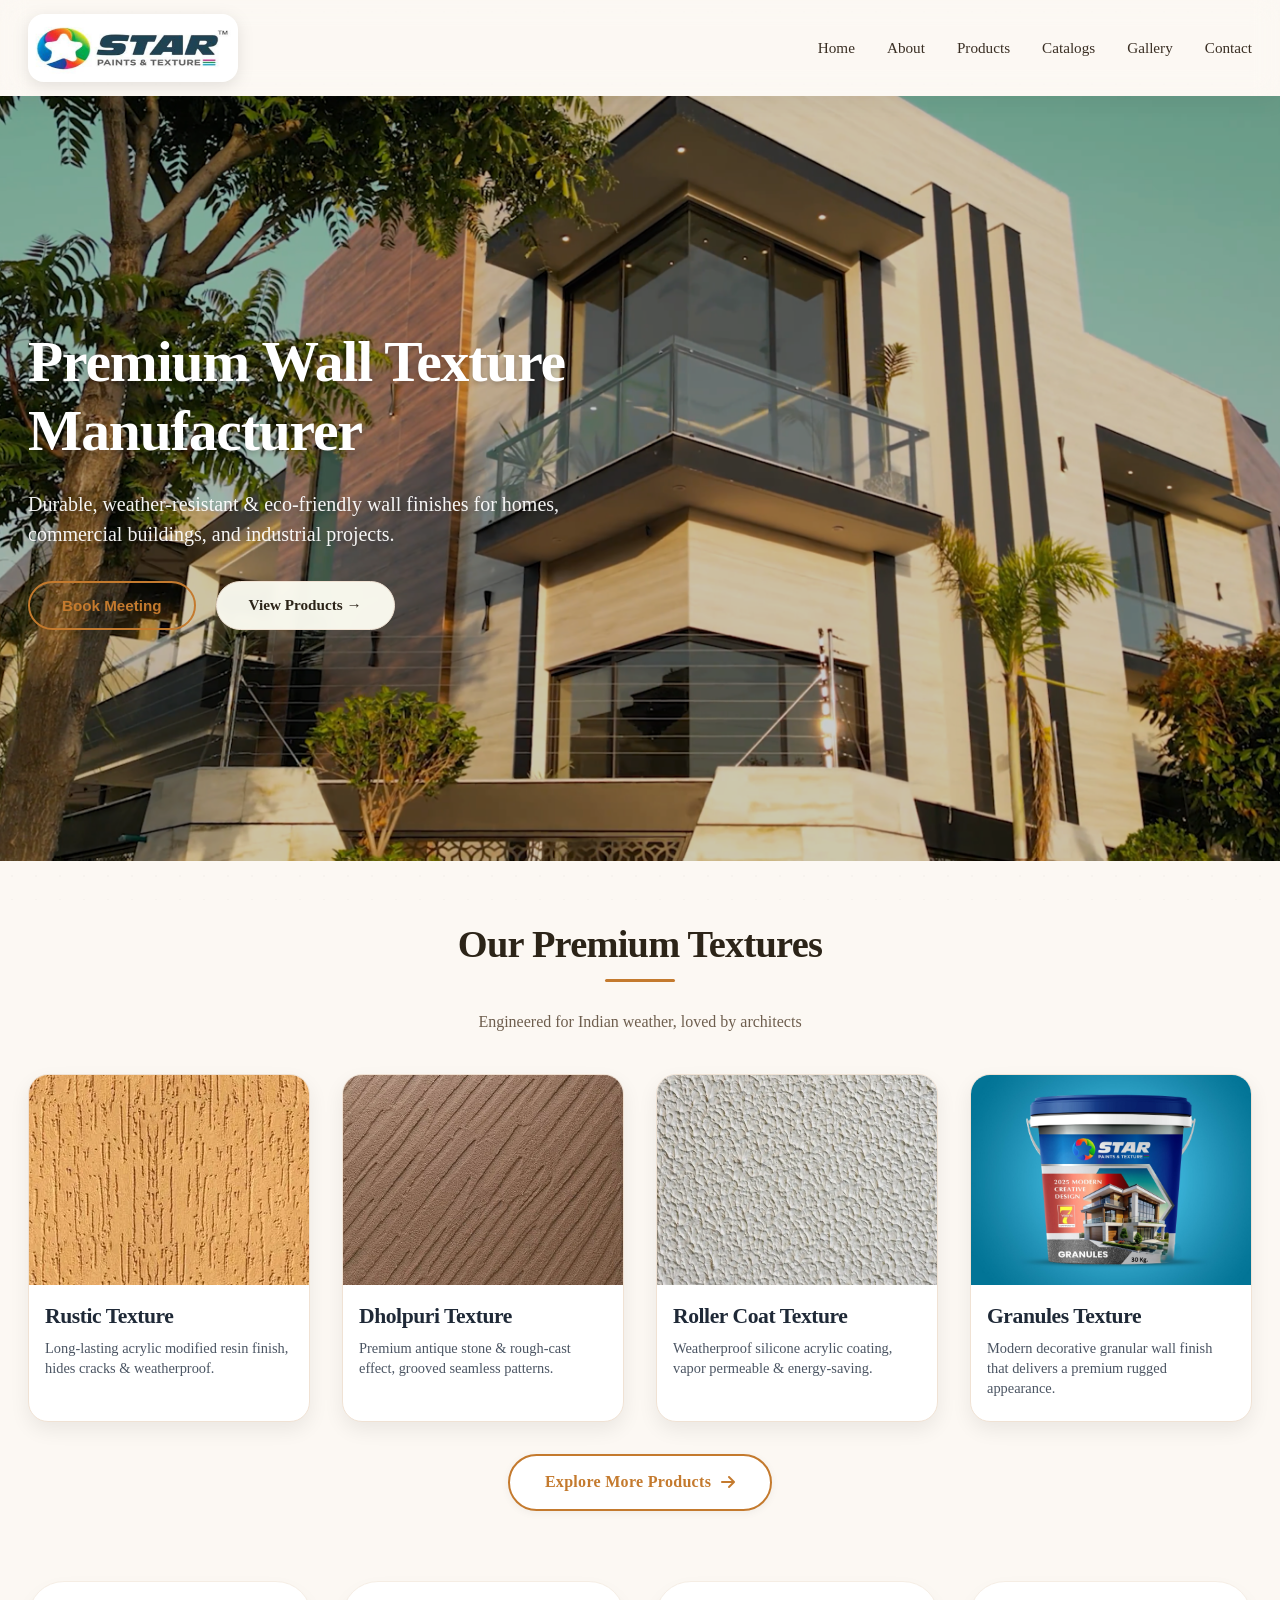
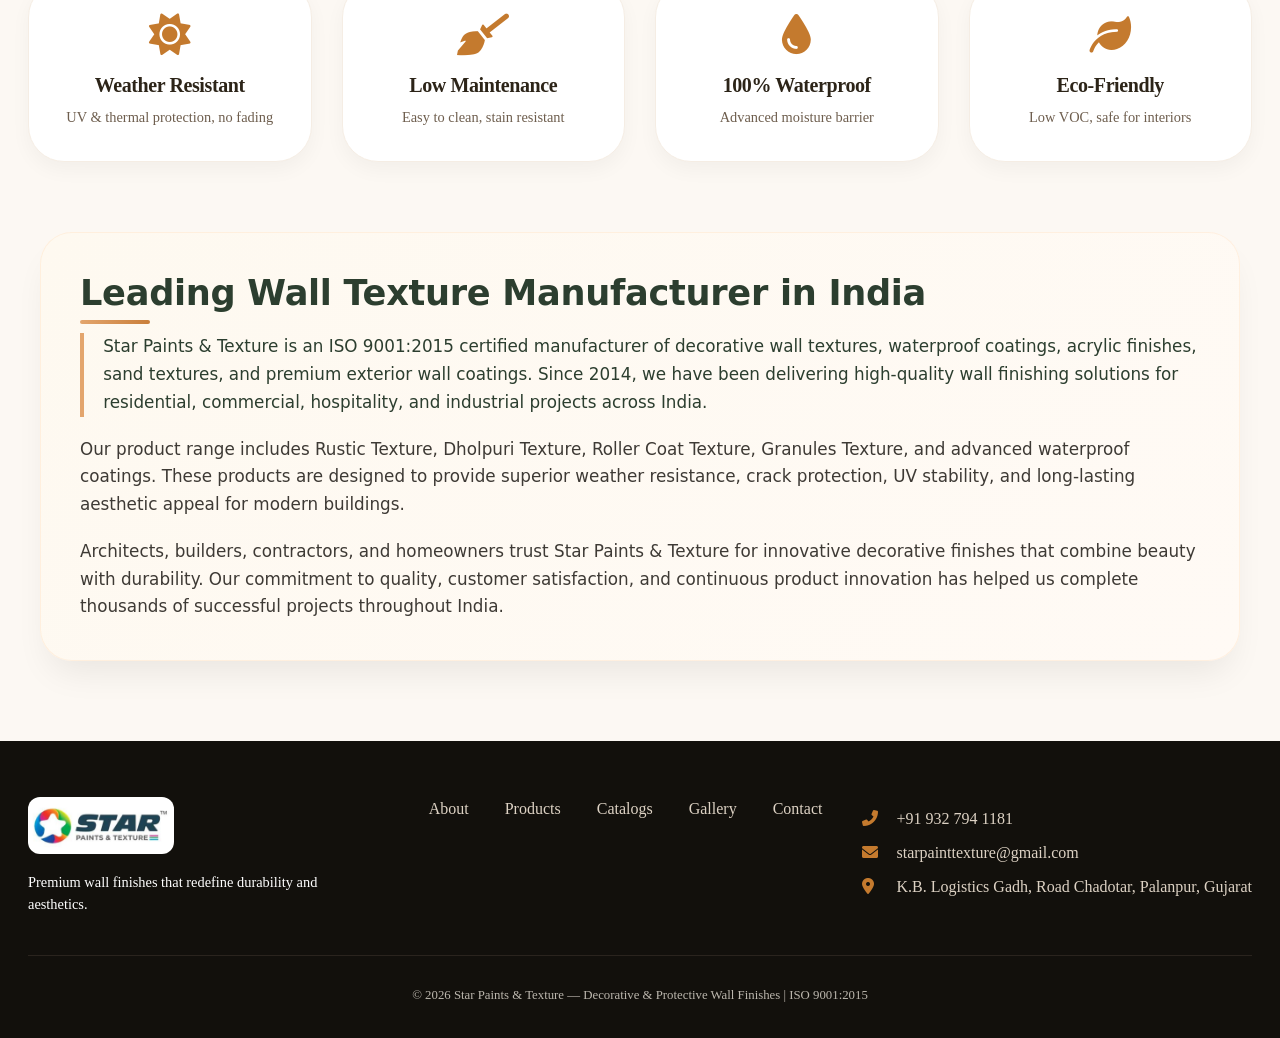
==== index.html @ 55f8a494 "Website updates" ====
<!DOCTYPE html>
<head>
    <meta charset="UTF-8">
    <meta name="viewport" content="width=device-width, initial-scale=1.0, viewport-fit=cover">
    <title>Star Paints & Texture | India's No.1 Premium Wall Texture Manufacturer | ISO 9001:2015</title>
    <meta name="description" content="Star Paints & Texture – ISO 9001:2015 certified premium wall texture manufacturer in India. Waterproof coatings, designer finishes, acrylic textures, and decorative plasters. 1500+ projects since 2014.">

    <meta name="keywords" content="wall texture manufacturer, decorative wall finishes, waterproof coatings, texture paint India">
    <meta name="author" content="Star Paints & Texture">
    <meta name="robots" content="index, follow, max-snippet:-1, max-image-preview:large">
    <meta name="revisit-after" content="7 days">
    <meta name="geo.region" content="IN-GJ">
    <meta name="geo.placename" content="Ahmedabad, Gujarat">
    <meta name="geo.position" content="23.0225;72.5714">
    <meta name="ICBM" content="23.0225, 72.5714">
    <meta name="language" content="English">
    <link rel="canonical" href="https://www.starpaintsandtexture.in/">
    <link rel="alternate" hreflang="en" href="https://www.starpaintsandtexture.in/">
    <link rel="alternate" hreflang="x-default" href="https://www.starpaintsandtexture.in/">

    <!-- Open Graph / Facebook -->
    <meta property="og:type" content="website">
    <meta property="og:image:width" content="1200">
    <meta property="og:image:height" content="630">
    <meta property="og:url" content="https://www.starpaintsandtexture.in/">
    <meta property="og:title" content="Star Paints & Texture | Premium Wall Texture Manufacturer India">
    <meta property="og:description" content="India's trusted ISO 9001:2015 certified manufacturer of premium wall textures, waterproof coatings & decorative finishes. Get free consultation & samples.">
    <meta property="og:image" content="https://www.starpaintsandtexture.in/img/poster.png">
    <meta property="og:image:alt" content="Star Paints & Texture - Premium Wall Texture Collection Showcase">
    <meta property="og:site_name" content="Star Paints & Texture">
    <meta property="og:locale" content="en_IN">

    <!-- Twitter Card -->
    <meta name="twitter:card" content="summary_large_image">
    <meta name="twitter:title" content="Star Paints & Texture | India's Leading Wall Texture Manufacturer">
    <meta name="twitter:description" content="Premium wall textures, waterproof coatings & decorative finishes. ISO certified, made in India. Request a quote!">
    <meta name="twitter:image" content="https://www.starpaintsandtexture.in/img/poster.png">

    <!-- Theme Color & Icons -->
    <meta name="theme-color" content="#c47a2e">
    <link rel="icon" type="image/svg+xml" href="img/favicon.svg">
    <link rel="apple-touch-icon" href="img/favicon.svg">

    <!-- Preconnect & Performance -->
    <link rel="preconnect" href="https://fonts.googleapis.com">
    <link rel="preconnect" href="https://fonts.gstatic.com" crossorigin>
    <link rel="preconnect" href="https://cdnjs.cloudflare.com">
    <link href="https://fonts.googleapis.com/css2?family=Inter:opsz,wght@14..32,300;400;500;600;700;800&display=swap" rel="stylesheet">
    <link rel="stylesheet" href="https://cdnjs.cloudflare.com/ajax/libs/font-awesome/6.0.0-beta3/css/all.min.css">
    <link rel="stylesheet" href="css/style.css">

    <!-- JSON-LD Structured Data (Rich Results) – Optimized for SEO -->
    <script type="application/ld+json">
    {
      "@context": "https://schema.org",
      "@graph": [
        {
          "@type": "Organization",
          "@id": "https://www.starpaintsandtexture.in/#organization",
          "name": "Star Paints & Texture",
          "alternateName": "Star Paints & Texture Pvt Ltd",
          "url": "https://www.starpaintsandtexture.in/",
          "logo": "https://www.starpaintsandtexture.in/img/logo.png",
          "description": "ISO 9001:2015 certified manufacturer of premium wall textures, waterproof coatings, and decorative finishes in India. Serving since 2014.",
          "foundingDate": "2014",
          "numberOfEmployees": 85,
          "award": "ISO 9001:2015 Certified",
          "contactPoint": {
            "@type": "ContactPoint",
            "telephone": "+919327941181",
            "contactType": "customer service",
            "email": "sales@starpaintsandtexture.in",
            "availableLanguage": ["English", "Hindi"]
          },
          "sameAs": [
            "https://www.facebook.com/starpaintstexture",
            "https://www.instagram.com/starpaints_india",
            "https://www.linkedin.com/company/star-paints-texture"
          ],
          "address": {
            "@type": "PostalAddress",
            "streetAddress": "91, K.B. Logistics Gadh, Road Chadotar",
            "addressLocality": "Palanpur",
            "addressRegion": "Gujarat",
            "postalCode": "385001",
            "addressCountry": "IN"
          }
        },
        {
          "@type": "LocalBusiness",
          "@id": "https://www.starpaintsandtexture.in/#business",
          "name": "Star Paints & Texture",
          "image": "https://www.starpaintsandtexture.in/img/poster.png",
          "priceRange": "₹₹ (₹200 - ₹2000/sq ft)",
          "telephone": "+919327941181",
          "email": "starpainttexture@gmail.com",
          "address": {
            "@type": "PostalAddress",
            "streetAddress": "91, K.B. Logistics Gadh, Road Chadotar",
            "addressLocality": "Palanpur",
            "addressRegion": "Gujarat",
            "postalCode": "385001",
            "addressCountry": "IN"
          },
          "openingHours": "Mon-Sat 09:00-18:00",
          "paymentAccepted": "Cash, Bank Transfer, Cheque, UPI",
          "areaServed": "India, Nepal, Bangladesh, Middle East"
        },
        {
          "@type": "Product",
          "@id": "https://www.starpaintsandtexture.in/products#premium-wall-texture",
          "name": "Premium Designer Wall Texture",
          "image": "https://www.starpaintsandtexture.in/img/poster.png",
          "description": "High-quality acrylic-based wall texture with superior crack resistance, elegant matte finish and water repellent properties. Ideal for luxury homes, hotels and offices.",
          "brand": { "@type": "Brand", "name": "Star Paints & Texture" },
          "offers": {
            "@type": "Offer",
            "priceCurrency": "INR",
            "price": "299",
            "availability": "https://schema.org/InStock"
          },
          "aggregateRating": {
            "@type": "AggregateRating",
            "ratingValue": "4.8",
            "reviewCount": "312"
          }
        },
        {
          "@type": "Product",
          "@id": "https://www.starpaintsandtexture.in/products#star-shield",
          "name": "StarShield Waterproof Coating",
          "description": "Advanced elastomeric waterproof coating that protects exterior walls from seepage, UV rays and extreme weather. Long-lasting protection with textured finish.",
          "brand": { "@type": "Brand", "name": "StarShield" },
          "offers": { "@type": "Offer", "priceCurrency": "INR", "price": "450", "availability": "https://schema.org/InStock" }
        },
        {
          "@type": "WebSite",
          "@id": "https://www.starpaintsandtexture.in/#website",
          "url": "https://www.starpaintsandtexture.in/",
          "name": "Star Paints & Texture Official Website",
          "potentialAction": {
            "@type": "SearchAction",
            "target": "https://www.starpaintsandtexture.in/search?q={search_term_string}",
            "query-input": "required name=search_term_string"
          }
        },
        {
          "@type": "BreadcrumbList",
          "@id": "https://www.starpaintsandtexture.in/#breadcrumb",
          "itemListElement": [
            { "@type": "ListItem", "position": 1, "name": "Home", "item": "https://www.starpaintsandtexture.in/" },
            { "@type": "ListItem", "position": 2, "name": "Products", "item": "https://www.starpaintsandtexture.in/#products" },
            { "@type": "ListItem", "position": 3, "name": "Contact", "item": "https://www.starpaintsandtexture.in/#contact" }
          ]
        }
      ]
    }
</script>
    <style>
  .hero {
    position: relative;
    overflow: hidden;
    min-height: 85vh;
    display: flex;
    align-items: center;
    /* remove any background-image from .hero in your current CSS */
}

.hero-video-wrapper {
    position: absolute;
    top: 0;
    left: 0;
    width: 100%;
    height: 100%;
    z-index: 0;
}

.hero-video {
    width: 100%;
    height: 100%;
    object-fit: cover;
    display: block;
}

.hero-overlay {
    position: absolute;
    top: 0;
    left: 0;
    width: 100%;
    height: 100%;
    background: rgba(0, 0, 0, 0.2); /* adjust darkness */
    z-index: 1;
}

.hero .container {
    position: relative;
    z-index: 2;
}

/* Ensure text stays readable */
.hero-content h1,
.hero-content p {
    color: white;
    text-shadow: 0 2px 5px rgba(0,0,0,0.2);
}
        /* ===== ADDITIONAL STYLES FOR NEW FUNCTIONALITIES (RESPONSIVE & EXPLORE BUTTON) ===== */
        .explore-more-wrapper {
            text-align: center;
            margin: 2rem 0 1.5rem;
        }
        .explore-products-btn {
            display: inline-flex;
            align-items: center;
            gap: 0.6rem;
            padding: 0.9rem 2.2rem;
            font-size: 1rem;
            font-weight: 600;
            background: white;
            color: #c47a2e;
            border: 2px solid #c47a2e;
            border-radius: 50px;
            transition: all 0.25s ease;
            text-decoration: none;
            letter-spacing: 0.3px;
            box-shadow: 0 2px 8px rgba(0,0,0,0.05);
        }
        .explore-products-btn i {
            transition: transform 0.2s;
        }
        .explore-products-btn:hover {
            background: #c47a2e;
            color: white;
            border-color: #c47a2e;
            transform: translateY(-3px);
            box-shadow: 0 8px 20px rgba(196,122,46,0.25);
        }
        .explore-products-btn:hover i {
            transform: translateX(5px);
        }
        /* ensure product grid remains responsive and clean */
        .product-grid {
            display: grid;
            grid-template-columns: repeat(auto-fill, minmax(280px, 1fr));
            gap: 2rem;
            margin: 2rem 0 0.5rem;
        }
        /* optional: card touch-friendly + consistent image ratio */
        .product-card {
            cursor: pointer;
            transition: transform 0.2s ease, box-shadow 0.2s;
            border-radius: 20px;
            overflow: hidden;
            background: #fff;
            box-shadow: 0 8px 20px rgba(0,0,0,0.07);
        }
        .product-card:hover {
            transform: translateY(-6px);
            box-shadow: 0 20px 30px rgba(0,0,0,0.12);
        }
        .product-card img {
            width: 100%;
            aspect-ratio: 4 / 3;
            object-fit: cover;
            display: block;
            transition: transform 0.4s;
        }
        .product-card:hover img {
            transform: scale(1.02);
        }
        .product-info {
            padding: 1.2rem 1rem 1.4rem;
        }
        .product-info h3 {
            font-size: 1.35rem;
            margin-bottom: 0.5rem;
            color: #1f2937;
        }
        .product-info p {
            color: #4b5563;
            line-height: 1.4;
            font-size: 0.9rem;
        }
        /* adjust spacing on mobile */
        @media (max-width: 768px) {
            .product-grid {
                gap: 1.2rem;
                margin: 1.5rem 0 0.2rem;
            }
            .explore-more-wrapper {
                margin: 1.8rem 0 1rem;
            }
            .explore-products-btn {
                padding: 0.7rem 1.8rem;
                font-size: 0.9rem;
            }
            .product-info h3 {
                font-size: 1.2rem;
            }
        }
        /* extra micro fix for footer */
        footer a {
            text-decoration: none;
        }
        /* Base styling for the SEO content section */
.seo-content {
    max-width: 1200px;
    margin: 3rem auto;
    padding: 2.5rem;
    background: linear-gradient(135deg, #fef9f0 0%, #fffaf5 100%);
    border-radius: 32px;
    box-shadow: 0 20px 35px -10px rgba(0, 0, 0, 0.08), 0 0 0 1px rgba(255, 215, 175, 0.3) inset;
    font-family: 'Poppins', 'Segoe UI', system-ui, -apple-system, sans-serif;
    transition: transform 0.3s ease, box-shadow 0.3s ease;
}

.seo-content:hover {
    transform: translateY(-4px);
    box-shadow: 0 28px 40px -14px rgba(0, 0, 0, 0.12);
}

/* Heading style */
.seo-content h2 {
    font-size: 2.2rem;
    font-weight: 600;
    color: #2c3e2f;
    margin-top: 0;
    margin-bottom: 1.2rem;
    letter-spacing: -0.3px;
    position: relative;
    display: inline-block;
}

/* Decorative underline for h2 */
.seo-content h2::after {
    content: '';
    position: absolute;
    bottom: -10px;
    left: 0;
    width: 70px;
    height: 4px;
    background: linear-gradient(90deg, #e3a56d, #c97e3a);
    border-radius: 4px;
}

/* Paragraph styling */
.seo-content p {
    font-size: 1.05rem;
    line-height: 1.65;
    color: #3e3a35;
    margin-bottom: 1.2rem;
    font-weight: 400;
}

.seo-content p:last-child {
    margin-bottom: 0;
}

/* First paragraph emphasis (optional – shows key brand statement) */
.seo-content p:first-of-type {
    font-weight: 500;
    color: #2c3e2f;
    border-left: 4px solid #e3a56d;
    padding-left: 1.2rem;
}

/* Responsive adjustments */
@media (max-width: 768px) {
    .seo-content {
        margin: 2rem 1rem;
        padding: 1.8rem;
        border-radius: 24px;
    }
    
    .seo-content h2 {
        font-size: 1.7rem;
    }
    
    .seo-content h2::after {
        width: 50px;
        height: 3px;
    }
    
    .seo-content p {
        font-size: 0.95rem;
        line-height: 1.55;
    }
}

@media (max-width: 480px) {
    .seo-content {
        padding: 1.4rem;
    }
    
    .seo-content h2 {
        font-size: 1.4rem;
    }
}
    </style>
</head>
<body>
    <header class="main-header">
        <div class="nav-container">
            <div class="logo">
                <a href="index.html"><img class="logo-img" src="img/logo.png" alt="Star Paints Logo"></a>
            </div>
            <div class="mobile-menu" id="mobileMenuBtn"><i class="fas fa-bars"></i></div>
            <nav class="nav-links" id="navLinks">
                <a href="index.html">Home</a>
                <a href="about.html">About</a>
                <a href="products.html">Products</a>
                <a href="catalogs.html">Catalogs</a>
                <a href="gallery.html">Gallery</a>
                <a href="contact.html">Contact</a>
            </nav>
        </div>
    </header>

    <main>
        <!-- HERO SECTION with video background -->
        <section class="hero">
            <div class="hero-video-wrapper">
                <video poster="img/poster.png" class="hero-video" autoplay muted loop playsinline>
                    <source src="img/home.mp4" type="video/mp4">
                    Your browser does not support the video tag.
                </video>
                <div class="hero-overlay"></div>
            </div>
            <div class="container hero-grid">
                <div class="hero-content">
                    <h1>Premium Wall Texture <br>Manufacturer</h1>
                    <p>Durable, weather-resistant & eco‑friendly wall finishes for homes, commercial buildings, and industrial projects.</p>
                    <div class="hero-buttons">
                        <button class="btn btn-outline" id="homeBookMeeting">Book Meeting</button>
                        <a href="products.html" class="btn btn-light">View Products →</a>
                    </div>
                </div>
            </div>
</section>
        <!-- PRODUCT PREVIEW SECTION -->
        <div class="container">
            <div class="section-title">
                <h2>Our Premium Textures</h2>
                <p>Engineered for Indian weather, loved by architects</p>
            </div>
            <!-- dynamic product grid will be injected here -->
            <div class="product-grid" id="homeProductsGrid"></div>
            
            <!-- EXPLORE MORE BUTTON (links to products page) - added as requested -->
            <div class="explore-more-wrapper">
                <a href="products.html" class="explore-products-btn">
                    Explore More Products <i class="fas fa-arrow-right"></i>
                </a>
    </div>
            <div class="usp-section">
                <div class="usp-card">
                    <i class="fas fa-sun"></i>
                    <h4>Weather Resistant</h4>
                    <p>UV & thermal protection, no fading</p>
                </div>
                <div class="usp-card">
                    <i class="fas fa-broom"></i>
                    <h4>Low Maintenance</h4>
                    <p>Easy to clean, stain resistant</p>
                </div>
                <div class="usp-card">
                    <i class="fas fa-tint"></i>
                    <h4>100% Waterproof</h4>
                    <p>Advanced moisture barrier</p>
                </div>
                <div class="usp-card">
                    <i class="fas fa-leaf"></i>
                    <h4>Eco-Friendly</h4>
                    <p>Low VOC, safe for interiors</p>
                </div>
            </div>
        </div>
    </main>
    <section class="seo-content">
    <h2>Leading Wall Texture Manufacturer in India</h2>

    <p>
        Star Paints & Texture is an ISO 9001:2015 certified manufacturer of decorative wall textures, waterproof coatings, acrylic finishes, sand textures, and premium exterior wall coatings. Since 2014, we have been delivering high-quality wall finishing solutions for residential, commercial, hospitality, and industrial projects across India.
    </p>

    <p>
        Our product range includes Rustic Texture, Dholpuri Texture, Roller Coat Texture, Granules Texture, and advanced waterproof coatings. These products are designed to provide superior weather resistance, crack protection, UV stability, and long-lasting aesthetic appeal for modern buildings.
    </p>

    <p>
        Architects, builders, contractors, and homeowners trust Star Paints & Texture for innovative decorative finishes that combine beauty with durability. Our commitment to quality, customer satisfaction, and continuous product innovation has helped us complete thousands of successful projects throughout India.
    </p></section>
    <footer>
        <div class="container">
            <div class="footer-content">
                <div class="footer-brand">
                    <img class="footer-logo" src="img/logo.png" alt="Star">
                    <p>Premium wall finishes that redefine durability and aesthetics.</p>
                </div>
                <div class="footer-links">
                    <a href="about.html">About</a>
                    <a href="products.html">Products</a>
                    <a href="catalogs.html">Catalogs</a>
                    <a href="gallery.html">Gallery</a>
                    <a href="contact.html">Contact</a>
                </div>
                <div class="footer-contact">
                    <a href="tel:+919327941181"><p><i class="fas fa-phone-alt"></i> +91 932 794 1181 </p></a>
                    <a href="mailto:starpainttexture@gmail.com"><p><i class="fas fa-envelope"></i> starpainttexture@gmail.com</p></a>
                    <a href="https://maps.google.com/?q=K.B.+Logistics+Gadh,+Road+Chadotar,+Palanpur,+Gujarat" target="_blank">
                        <p><i class="fas fa-map-marker-alt"></i>  K.B. Logistics Gadh, Road Chadotar, Palanpur, Gujarat</p>
                    </a>
                </div>
            </div>
            <div class="footer-bottom">© 2026 Star Paints & Texture — Decorative & Protective Wall Finishes | ISO 9001:2015</div>
        </div>
    </footer>

    <script>
        // --------------------------------------------------------------
        // PRODUCT DATABASE (short product showcase without full details)
        // Premium textures for home preview: name, short description, image
        // --------------------------------------------------------------
        window.productsList = [
            {
                id: 1,
                name: "Rustic Texture",
                category: "Exterior Texture",
                productCode: "SPT-1001",
                shortDesc: "Long-lasting acrylic modified resin finish, hides cracks & weatherproof.",
                desc: "Long-lasting acrylic modified resin finish, hides cracks & weatherproof.",   // for preview
                img: "img/rustic.webp",
                fullDesc: "A durable textured finish made using advanced acrylic modified resin...",
                features: [],
                suitableSurfaces: [],
                applicationMethods: [],
                techData: {},
                recommendedFor: ""
            },
            {
                id: 2,
                name: "Dholpuri Texture",
                category: "Antique Finish",
                productCode: "SPT-1002",
                shortDesc: "Premium antique stone & rough-cast effect, grooved seamless patterns.",
                desc: "Premium antique stone & rough-cast effect, grooved seamless patterns.",
                img: "img/dholpur-texture-500x500.webp",
                fullDesc: "Achieve a majestic antique stone look...",
                features: [],
                suitableSurfaces: [],
                applicationMethods: [],
                techData: {},
                recommendedFor: ""
            },
            {
                id: 3,
                name: "Roller Coat Texture",
                category: "Silicone Acrylic",
                productCode: "SPT-1003",
                shortDesc: "Weatherproof silicone acrylic coating, vapor permeable & energy-saving.",
                desc: "Weatherproof silicone acrylic coating, vapor permeable & energy-saving.",
                img: "img/Rollercoat.webp",
                fullDesc: "High-performance silicone acrylic coating...",
                features: [],
                suitableSurfaces: [],
                applicationMethods: [],
                techData: {},
                recommendedFor: ""
            },
            {
               id: 4,
                name: "Granules Texture",
                category: "Decorative Granular",
                productCode: "SPT:1027",
                shortDesc: "Stylish granular finish with strong adhesion and crack resistance.",
                desc: "Modern decorative granular wall finish that delivers a premium rugged appearance.",
                img: "img/granule.jpeg",
                fullDesc: "Modern decorative granular wall finish that delivers a premium rugged appearance. Excellent adhesion, weather resistance, and easy application for feature walls.",
                features: [],
                suitableSurfaces: [],
                applicationMethods: [],
                techData: {},
                recommendedFor: ""
            }
        ];

        // Render product cards (short preview, only name & short desc)
        function renderHomeProducts() {
            const container = document.getElementById('homeProductsGrid');
            if (!container) return;
            // Show all 4 products (no need slice, but using slice(0,4) works fine for 4)
            const previewProducts = window.productsList.slice(0, 4);
            if (previewProducts.length === 0) {
                container.innerHTML = '<p style="text-align:center;left:50%;transform:translateX(-50%);">Products coming soon</p>';
                return;
            }
            container.innerHTML = previewProducts.map(p => `
                <div class="product-card" data-product-id="${p.id}">
                    <img src="${p.img}" alt="${p.name}" loading="lazy" onerror="this.src='https://via.placeholder.com/400x300?text=Image+Loading'">
                    <div class="product-info">
                        <h3>${escapeHtml(p.name)}</h3>
                        <p>${escapeHtml(p.desc.substring(0, 85))}${p.desc.length > 85 ? '...' : ''}</p>
                    </div>
                </div>
            `).join('');
            
            // Add click event to each product card -> go to product-detail page with id
            document.querySelectorAll('.product-card[data-product-id]').forEach(card => {
                card.addEventListener('click', (e) => {
                    // avoid if click originates from a link inside, but no inner links
                    const pid = card.getAttribute('data-product-id');
                    if (pid) {
                        window.location.href = `products.html`;
                    }
                });
            });
        }
        
        // simple XSS helper for product names/desc safety
        function escapeHtml(str) {
            if (!str) return '';
            return str.replace(/[&<>]/g, function(m) {
                if (m === '&') return '&amp;';
                if (m === '<') return '&lt;';
                if (m === '>') return '&gt;';
                return m;
            }).replace(/[\uD800-\uDBFF][\uDC00-\uDFFF]/g, function(c) {
                return c;
            });
        }
        
        // Toast (optional, keep existing if needed, but not used currently but defined for safety)
        function showToast(msg) {
            let toast = document.getElementById('toastMsg');
            if (!toast) {
                toast = document.createElement('div');
                toast.id = 'toastMsg';
                toast.style.position = 'fixed';
                toast.style.bottom = '20px';
                toast.style.left = '50%';
                toast.style.transform = 'translateX(-50%)';
                toast.style.backgroundColor = '#1f2937';
                toast.style.color = '#fff';
                toast.style.padding = '10px 20px';
                toast.style.borderRadius = '40px';
                toast.style.fontSize = '0.9rem';
                toast.style.zIndex = '9999';
                toast.style.opacity = '0';
                toast.style.transition = 'opacity 0.2s';
                toast.style.pointerEvents = 'none';
                document.body.appendChild(toast);
            }
            toast.textContent = msg;
            toast.style.opacity = "1";
            setTimeout(() => toast.style.opacity = "0", 2600);
        }
        
        // Book meeting button
        document.getElementById('homeBookMeeting')?.addEventListener('click', () => {
            window.location.href = "contact.html";
        });
        
        // Mobile menu toggle
        const mobileBtn = document.getElementById('mobileMenuBtn');
        const navLinks = document.getElementById('navLinks');
        if (mobileBtn && navLinks) {
            mobileBtn.addEventListener('click', () => navLinks.classList.toggle('show'));
            // optional: close mobile menu on link click for better UX
            document.querySelectorAll('.nav-links a').forEach(link => {
                link.addEventListener('click', () => {
                    navLinks.classList.remove('show');
                });
            });
        }
        
        // Render product cards on load
        renderHomeProducts();

        // Extra: if any img error fallback for smoother experience (already inline onerror but safe)
        // Also ensure product grid doesn't overflow and style remains.
    </script>
    <!-- fallback: handle missing product detail page navigation gracefully (no error) -->
</body>
</html>
---- css/style.css ----
/* ========== RESET & BASE ========== */
* {
    margin: 0;
    padding: 0;
    box-sizing: border-box;
}

body {
    font-family: 'Cormorant Garamond', serif;
    background: #fcf8f3;  /* warm base */
    color: #2c2418;
    line-height: 1.5;
    scroll-behavior: smooth;
}

img {
    max-width: 100%;
    display: block;
}

/* ========== VARIABLES ========== */
:root {
    --primary: #c47a2e;
    --primary-dark: #a55f1f;
    --primary-light: #e1a15e;
    --bg-light: #fefaf5;
    --card-white: #ffffff;
    --text-dark: #2c2418;
    --text-muted: #6e5e4e;
    --border-light: #f0e2d4;
    --shadow-sm: 0 8px 20px rgba(0,0,0,0.04);
    --shadow-md: 0 12px 28px rgba(0,0,0,0.08);
    --shadow-hover: 0 20px 30px -12px rgba(0,0,0,0.15);
    --radius-lg: 28px;
    --radius-md: 20px;
    --radius-sm: 14px;
    --section-alt-bg: #fff9f2;   /* alternating section color */
}

/* ========== TYPOGRAPHY ========== */
h1, h2, h3, h4 {
    font-weight: 700;
    line-height: 1.2;
    letter-spacing: -0.02em;
}

h1 {
    font-size: 3.6rem;
    margin-bottom: 1rem;
}

h2 {
    font-size: 2.2rem;
    margin-bottom: 0.75rem;
}

@media (max-width: 768px) {
    h1 { font-size: 2.6rem; }
    h2 { font-size: 1.9rem; }
}

/* ========== BUTTONS ========== */
.btn {
    display: inline-flex;
    align-items: center;
    justify-content: center;
    gap: 0.5rem;
    padding: 12px 32px;
    border-radius: 60px;
    font-weight: 600;
    text-decoration: none;
    transition: all 0.25s ease;
    cursor: pointer;
    border: none;
    font-size: 0.95rem;
}

.btn-primary {
    background: var(--primary);
    color: white;
    box-shadow: 0 6px 14px rgba(196,122,46,0.3);
}
.btn-primary:hover {
    background: var(--primary-dark);
    transform: translateY(-3px);
    box-shadow: 0 12px 22px rgba(196,122,46,0.4);
}

.btn-outline {
    background: transparent;
    border: 2px solid var(--primary);
    color: var(--primary);
}
.btn-outline:hover {
    background: var(--primary);
    color: white;
    transform: translateY(-3px);
}

.btn-light {
    background: rgba(255,255,245,0.95);
    color: var(--text-dark);
    border: 1px solid var(--border-light);
    backdrop-filter: blur(4px);
}
.btn-light:hover {
    background: white;
    transform: translateY(-3px);
    border-color: var(--primary-light);
}

/* ========== HEADER / NAV ========== */
.main-header {
    position: sticky;
    top: 0;
    z-index: 200;
    background: rgba(255, 255, 255, 0);
    backdrop-filter: blur(12px);
    box-shadow: var(--shadow-sm);
}

.nav-container {
    max-width: 1300px;
    margin: 0 auto;
    display: flex;
    justify-content: space-between;
    align-items: center;
    padding: 14px 28px;
    flex-wrap: wrap;
}

.logo {
    display: flex;
    align-items: center;
    gap: 12px;
}

.logo-img {
    width: 210px;
    height: 68px;
    border-radius: 16px;
    filter: drop-shadow(0 4px 8px rgba(0,0,0,0.1));
    transition: transform 0.2s;
}
.logo-img:hover {
    transform: scale(1.02);
}

.logo-text {
    font-weight: 800;
    font-size: 1.5rem;
    color: var(--text-dark);
    letter-spacing: -0.3px;
}
.logo-text sup {
    font-size: 0.65rem;
    color: var(--primary);
    font-weight: 500;
}

.nav-links {
    display: flex;
    gap: 32px;
}
.nav-links a {
    text-decoration: none;
    font-weight: 500;
    color: #3a2f24;
    transition: 0.2s;
    font-size: 0.95rem;
}
.nav-links a:hover {
    color: var(--primary);
    font-size: 1rem;
}
.mobile-menu {
    display: none;
    font-size: 28px;
    cursor: pointer;
    color: var(--text-dark);
}

@media (max-width: 860px) {
    .nav-links {
        display: none;
        width: 100%;
        flex-direction: column;
        align-items: center;
        padding: 24px 0 16px;
        gap: 20px;
    }
    .nav-links.show {
        display: flex;
    }
    .mobile-menu {
        display: block;
    }
}

/* ========== HERO SECTION (BIGGER & BOLDER) ========== */
.hero {
    min-height: 85vh;
    background-size: cover;
    background-position: center 40%;
    display: flex;
    align-items: center;
    padding: 0 0;
    color: white;
    position: relative;
}

.hero-grid {
    max-width: 1300px;
    margin: 0 auto;
    width: 100%;
    display: flex;
    flex-wrap: wrap;
    justify-content: space-between;
    align-items: center;
    gap: 50px;
    padding: 0 28px;
}

.hero-content {
    flex: 1.4;
    max-width: 620px;
    animation: fadeSlideUp 0.7s ease-out;
}
.hero-content p {
    font-size: 1.25rem;
    margin: 24px 0 32px;
    opacity: 0.95;
    line-height: 1.5;
}

.hero-buttons {
    display: flex;
    gap: 20px;
    flex-wrap: wrap;
}

@media (max-width: 860px) {
    .hero { min-height: 70vh; }
    .hero-grid { flex-direction: column; gap: 40px; }
    .hero-stats-card { width: 100%; margin-top: 20px; }
    .stat-number { font-size: 2rem; }
}

/* ========== CONTAINER & ALTERNATING SECTIONS ========== */
.container {
    max-width: 1280px;
    margin: 0 auto;
    padding: 0 28px;
}

.section-title {
    text-align: center;
    margin: 60px 0 40px;
}
.section-title h2 {
    font-size: 2.4rem;
    position: relative;
    display: inline-block;
}
.section-title h2:after {
    content: '';
    display: block;
    width: 70px;
    height: 3px;
    background: var(--primary);
    margin: 12px auto 0;
    border-radius: 4px;
}
.section-title p {
    color: var(--text-muted);
    font-size: 1rem;
    margin-top: 16px;
}

/* different background color for product section */
.product-section {
    background: var(--section-alt-bg);
    padding: 20px 0 60px;
    border-radius: 48px 48px 0 0;
    margin-top: 30px;
}

/* ========== PRODUCT GRID (HOME) ========== */
.product-grid {
    display: grid;
    grid-template-columns: repeat(auto-fill, minmax(280px, 1fr));
    gap: 32px;
    margin-bottom: 40px;
}

.product-card {
    background: var(--card-white);
    border-radius: var(--radius-lg);
    overflow: hidden;
    cursor: pointer;
    box-shadow: var(--shadow-sm);
    transition: all 0.35s cubic-bezier(0.2, 0, 0, 1);
    border: 1px solid var(--border-light);
}
.product-card:hover {
    transform: translateY(-10px);
    box-shadow: var(--shadow-hover);
}
.product-card img {
    width: 100%;
    height: 210px;
    object-fit: cover;
    transition: transform 0.4s ease;
}
.product-card:hover img {
    transform: scale(1.03);
}
.product-info {
    padding: 22px;
}
.product-info h3 {
    font-size: 1.4rem;
    margin-bottom: 8px;
}
.product-info p {
    color: var(--text-muted);
    font-size: 0.9rem;
}

/* ========== USP SECTION ========== */
.usp-section {
    display: grid;
    grid-template-columns: repeat(auto-fit, minmax(210px, 1fr));
    gap: 30px;
    margin: 70px 0 70px;
}
.usp-card {
    background: white;
    padding: 32px 20px;
    border-radius: 36px;
    text-align: center;
    box-shadow: var(--shadow-sm);
    transition: all 0.25s;
    border: 1px solid #f5ede4;
}
.usp-card i {
    font-size: 2.6rem;
    color: var(--primary);
    margin-bottom: 18px;
}
.usp-card h4 {
    font-size: 1.25rem;
    margin-bottom: 10px;
}
.usp-card p {
    font-size: 0.9rem;
    color: var(--text-muted);
}
.usp-card:hover {
    transform: translateY(-8px);
    box-shadow: var(--shadow-md);
    background: #fffef8;
}

/* ========== FOOTER ========== */
footer {
    background: #12100c;
    color: #bcb7ae;
    padding: 56px 0 32px;
    margin-top: 80px;
}
.footer-content {
    display: flex;
    flex-wrap: wrap;
    justify-content: space-between;
    gap: 40px;
    margin-bottom: 40px;
}
.footer-brand {
    flex: 2;
    min-width: 220px;
}
.footer-logo {
    width: 146px;
    margin-bottom: 18px;
    border-radius: 12px;
}
.footer-brand p {
    max-width: 300px;
    font-size: 0.9rem;
    color: white;
    line-height: 1.5;
}
.footer-links {
    display: flex;
    gap: 36px;
    color: #ddd2c4;
    flex-wrap: wrap;
}
.footer-links a {
    color: #ddd2c4;
    text-decoration: none;
    font-weight: 500;
    transition: 0.2s;
}
.footer-links a:hover {
    color: var(--primary);
}
.footer-contact p {
    margin: 10px 0;
    color: #ddd2c4;
}
.footer-contact i {
    width: 30px;
    color: var(--primary);
}
.footer-bottom {
    text-align: center;
    border-top: 1px solid #2a241e;
    padding-top: 30px;
    font-size: 0.8rem;
}

/* ========== TOAST NOTIFICATION ========== */
.toast {
    position: fixed;
    bottom: 30px;
    right: 30px;
    background: #2c2418;
    color: white;
    padding: 14px 30px;
    border-radius: 60px;
    z-index: 1000;
    opacity: 0;
    transition: opacity 0.25s ease;
    pointer-events: none;
    font-weight: 500;
    box-shadow: 0 8px 22px rgba(0,0,0,0.2);
    backdrop-filter: blur(12px);
    background: rgba(30, 25, 20, 0.96);
}

/* ========== RESPONSIVE DETAILS ========== */
@media (max-width: 640px) {
    .container {
        padding: 0 20px;
    }
    .product-grid {
        gap: 20px;
        grid-template-columns: 1fr;
    }
    .hero-buttons .btn {
        padding: 10px 22px;
        font-size: 0.85rem;
    }
    .hero-stats-card {
        padding: 20px;
        gap: 20px;
    }
    .stat-number {
        font-size: 1.8rem;
    }
    .usp-section {
        gap: 18px;
    }
    .footer-content {
        flex-direction: column;
        text-align: center;
        align-items: center;
    }
    .footer-links {
        justify-content: center;
    }
    .footer-brand p {
        margin: 0 auto;
    }
    .section-title h2 {
        font-size: 1.9rem;
    }
}

/* ========== ANIMATIONS ========== */
@keyframes fadeSlideUp {
    from {
        opacity: 0;
        transform: translateY(24px);
    }
    to {
        opacity: 1;
        transform: translateY(0);
    }
}

.product-card, .usp-card, .hero-stats-card {
    animation: fadeSlideUp 0.6s ease-out backwards;
}
.product-card:nth-child(1) { animation-delay: 0.05s; }
.product-card:nth-child(2) { animation-delay: 0.1s; }
.product-card:nth-child(3) { animation-delay: 0.15s; }
.product-card:nth-child(4) { animation-delay: 0.2s; }

/* ========== ADDITIONAL UTILITIES ========== */
button {
    background: none;
    border: none;
}
a {
    text-decoration: none;
}

/* subtle grain texture for realism */
body::before {
    content: "";
    position: fixed;
    top: 0;
    left: 0;
    width: 100%;
    height: 100%;
    pointer-events: none;
    z-index: -1;
    background-image: radial-gradient(rgba(0,0,0,0.02) 1px, transparent 1px);
    background-size: 24px 24px;
}
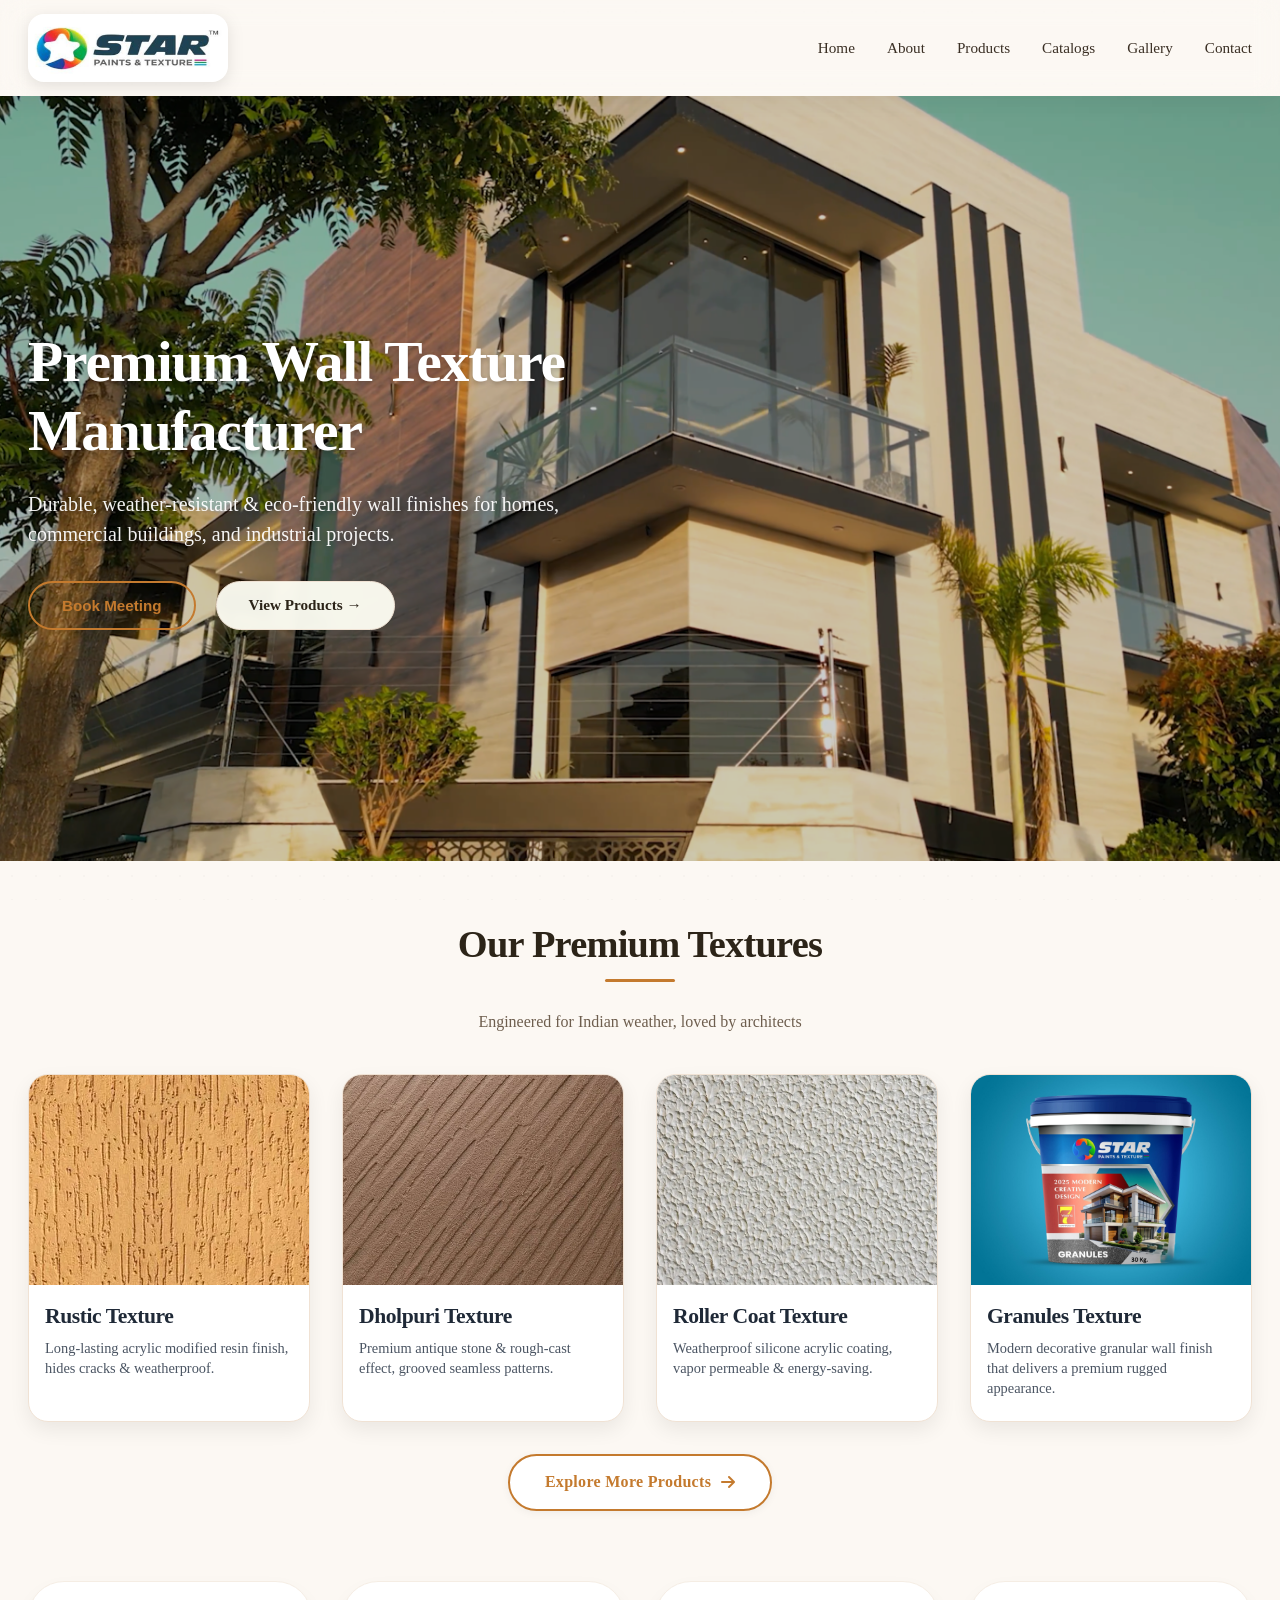
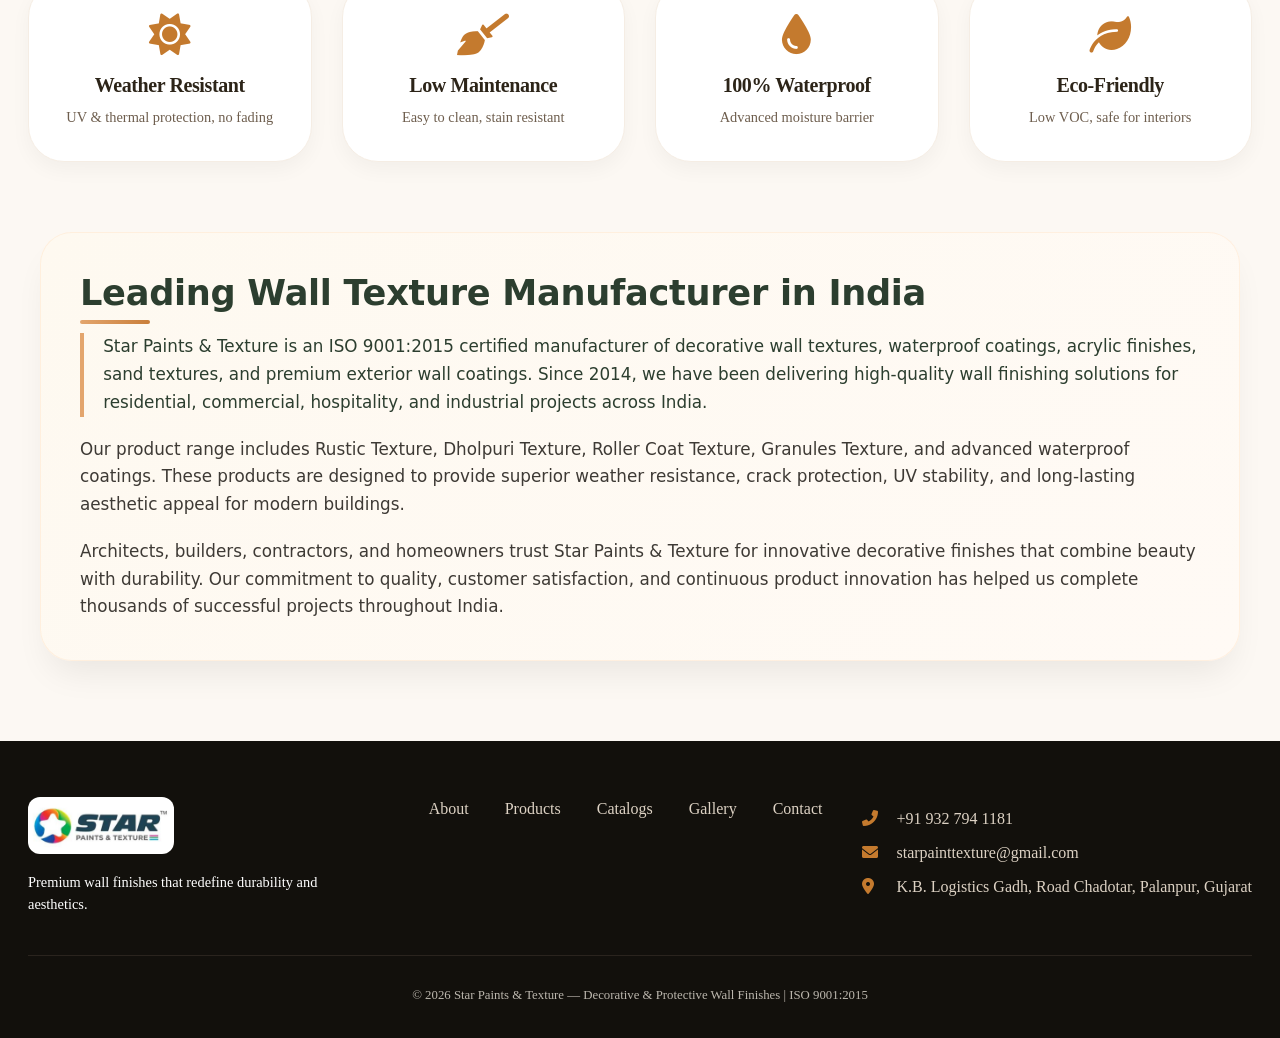
==== commit eb877ad7: "Website updates" ====
--- a/index.html
+++ b/index.html
@@ -2,10 +2,10 @@
 <head>
     <meta charset="UTF-8">
     <meta name="viewport" content="width=device-width, initial-scale=1.0, viewport-fit=cover">
-    <title>Star Paints & Texture | India's No.1 Premium Wall Texture Manufacturer | ISO 9001:2015</title>
-    <meta name="description" content="Star Paints & Texture – ISO 9001:2015 certified premium wall texture manufacturer in India. Waterproof coatings, designer finishes, acrylic textures, and decorative plasters. 1500+ projects since 2014.">
-
-    <meta name="keywords" content="wall texture manufacturer, decorative wall finishes, waterproof coatings, texture paint India">
+    <title>Star Paints & Texture | India's No.1 Premium Wall Texture Manufacturer | Paints and Texture</title>
+    <meta name="description" content="Star Paints & Texture – ISO 9001:2015 certified premium wall texture manufacturer in India. Waterproof coatings, designer finishes, acrylic textures, and decorative plasters. 500+ projects since 2014.">
+
+    <meta name="keywords" content="wall texture manufacturer India, texture paint manufacturer Gujarat, wall texture Ahmedabad, wall texture Palanpur, decorative wall texture, waterproof wall coating, exterior wall texture, interior wall texture, premium wall texture, rustic texture, dholpuri texture, decorative wall finishes, texture coating manufacturer, texture paint India, Star Paints & Texture">
     <meta name="author" content="Star Paints & Texture">
     <meta name="robots" content="index, follow, max-snippet:-1, max-image-preview:large">
     <meta name="revisit-after" content="7 days">
@@ -149,8 +149,8 @@
           "@id": "https://www.starpaintsandtexture.in/#breadcrumb",
           "itemListElement": [
             { "@type": "ListItem", "position": 1, "name": "Home", "item": "https://www.starpaintsandtexture.in/" },
-            { "@type": "ListItem", "position": 2, "name": "Products", "item": "https://www.starpaintsandtexture.in/#products" },
-            { "@type": "ListItem", "position": 3, "name": "Contact", "item": "https://www.starpaintsandtexture.in/#contact" }
+            { "@type": "ListItem", "position": 2, "name": "Products", "item": "https://www.starpaintsandtexture.in/products.html" },
+            { "@type": "ListItem", "position": 3, "name": "Contact", "item": "https://www.starpaintsandtexture.in/contact.html" }
           ]
         }
       ]
--- a/css/style.css
+++ b/css/style.css
@@ -136,7 +136,7 @@
 }
 
 .logo-img {
-    width: 210px;
+    width: 200px;
     height: 68px;
     border-radius: 16px;
     filter: drop-shadow(0 4px 8px rgba(0,0,0,0.1));
